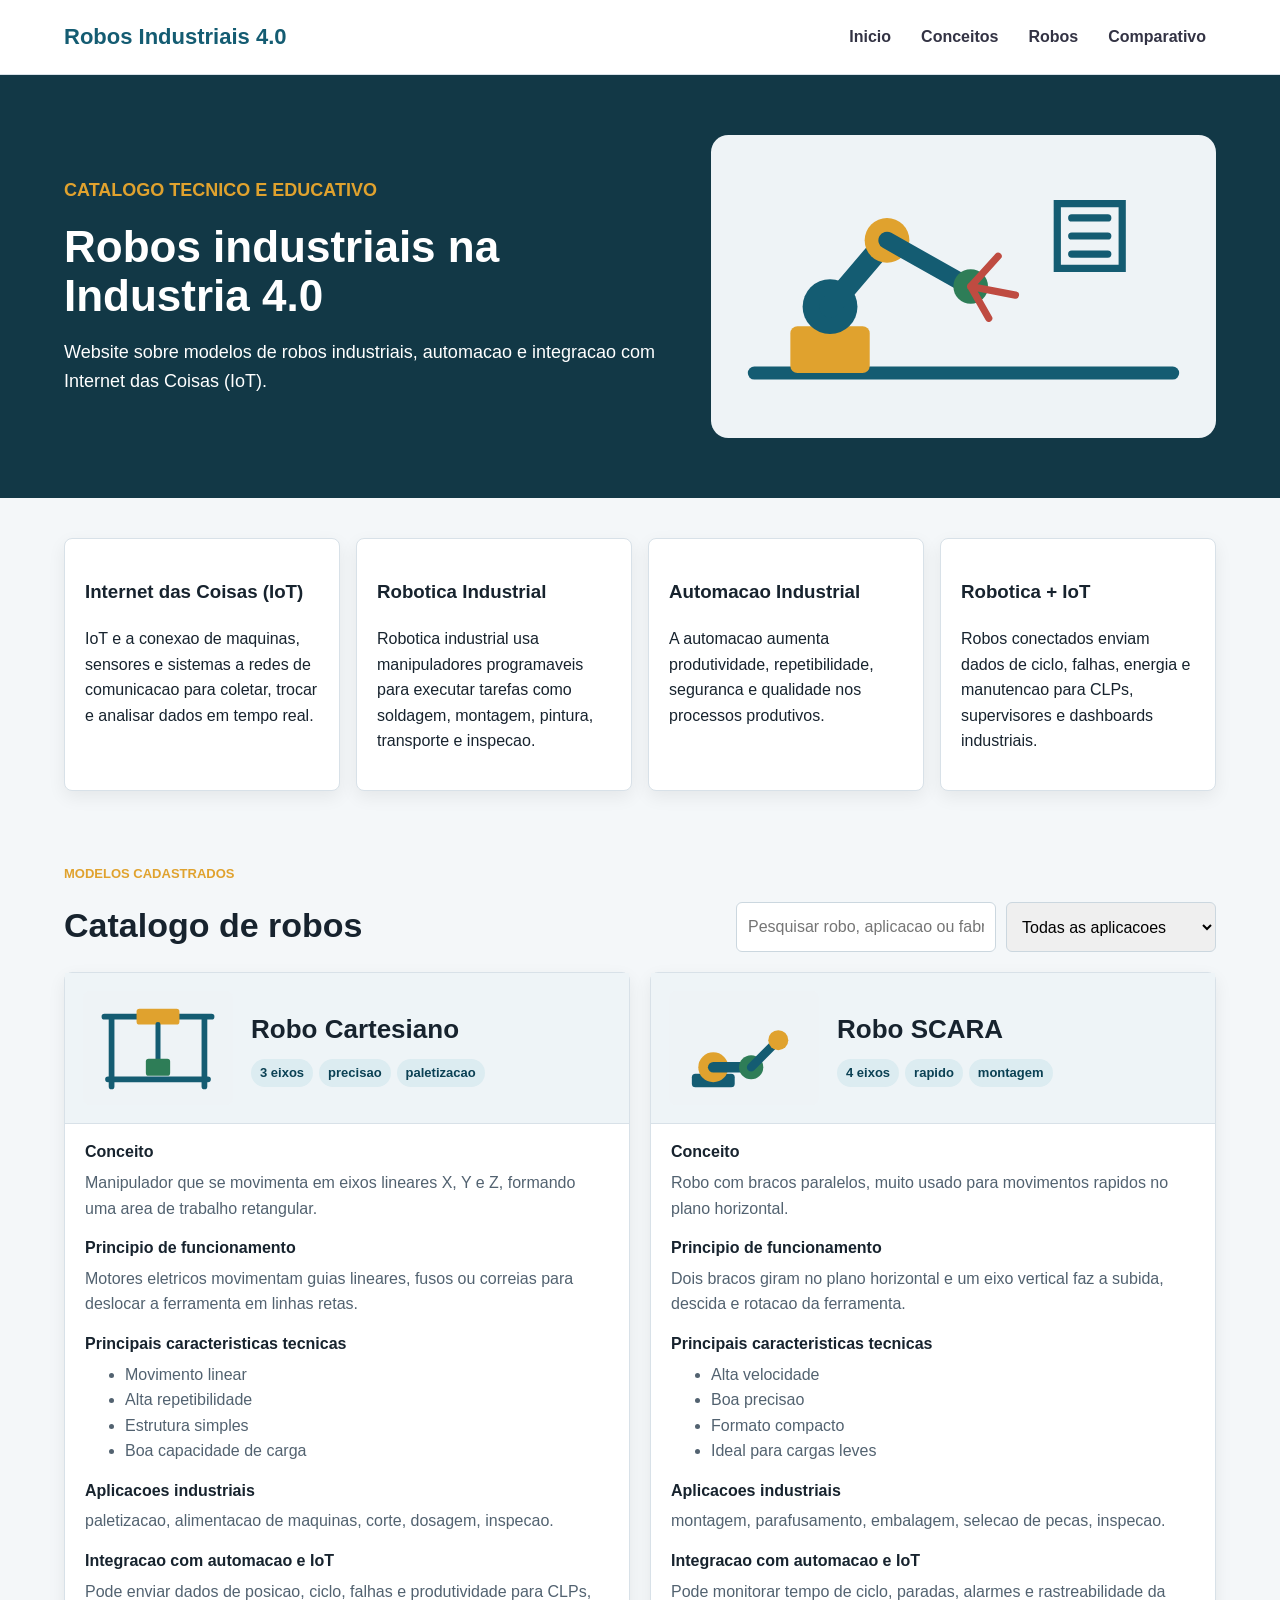
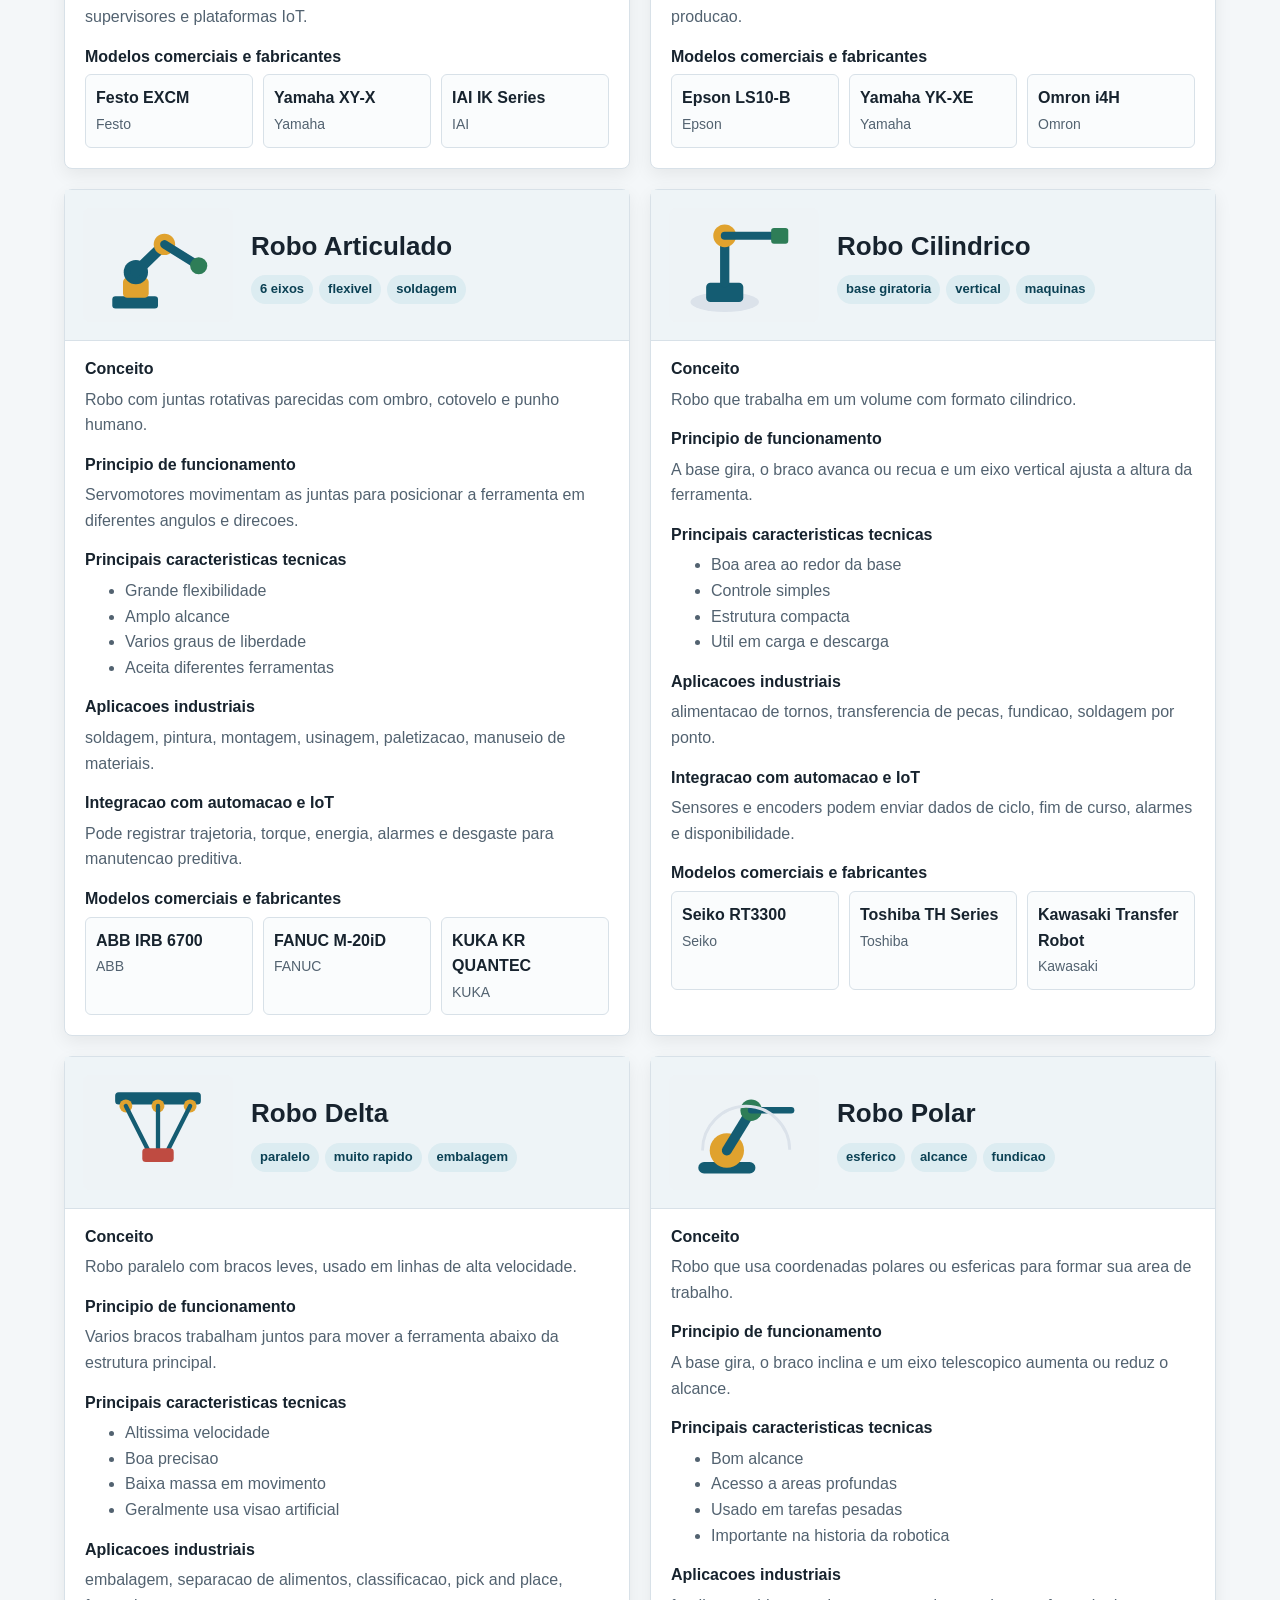
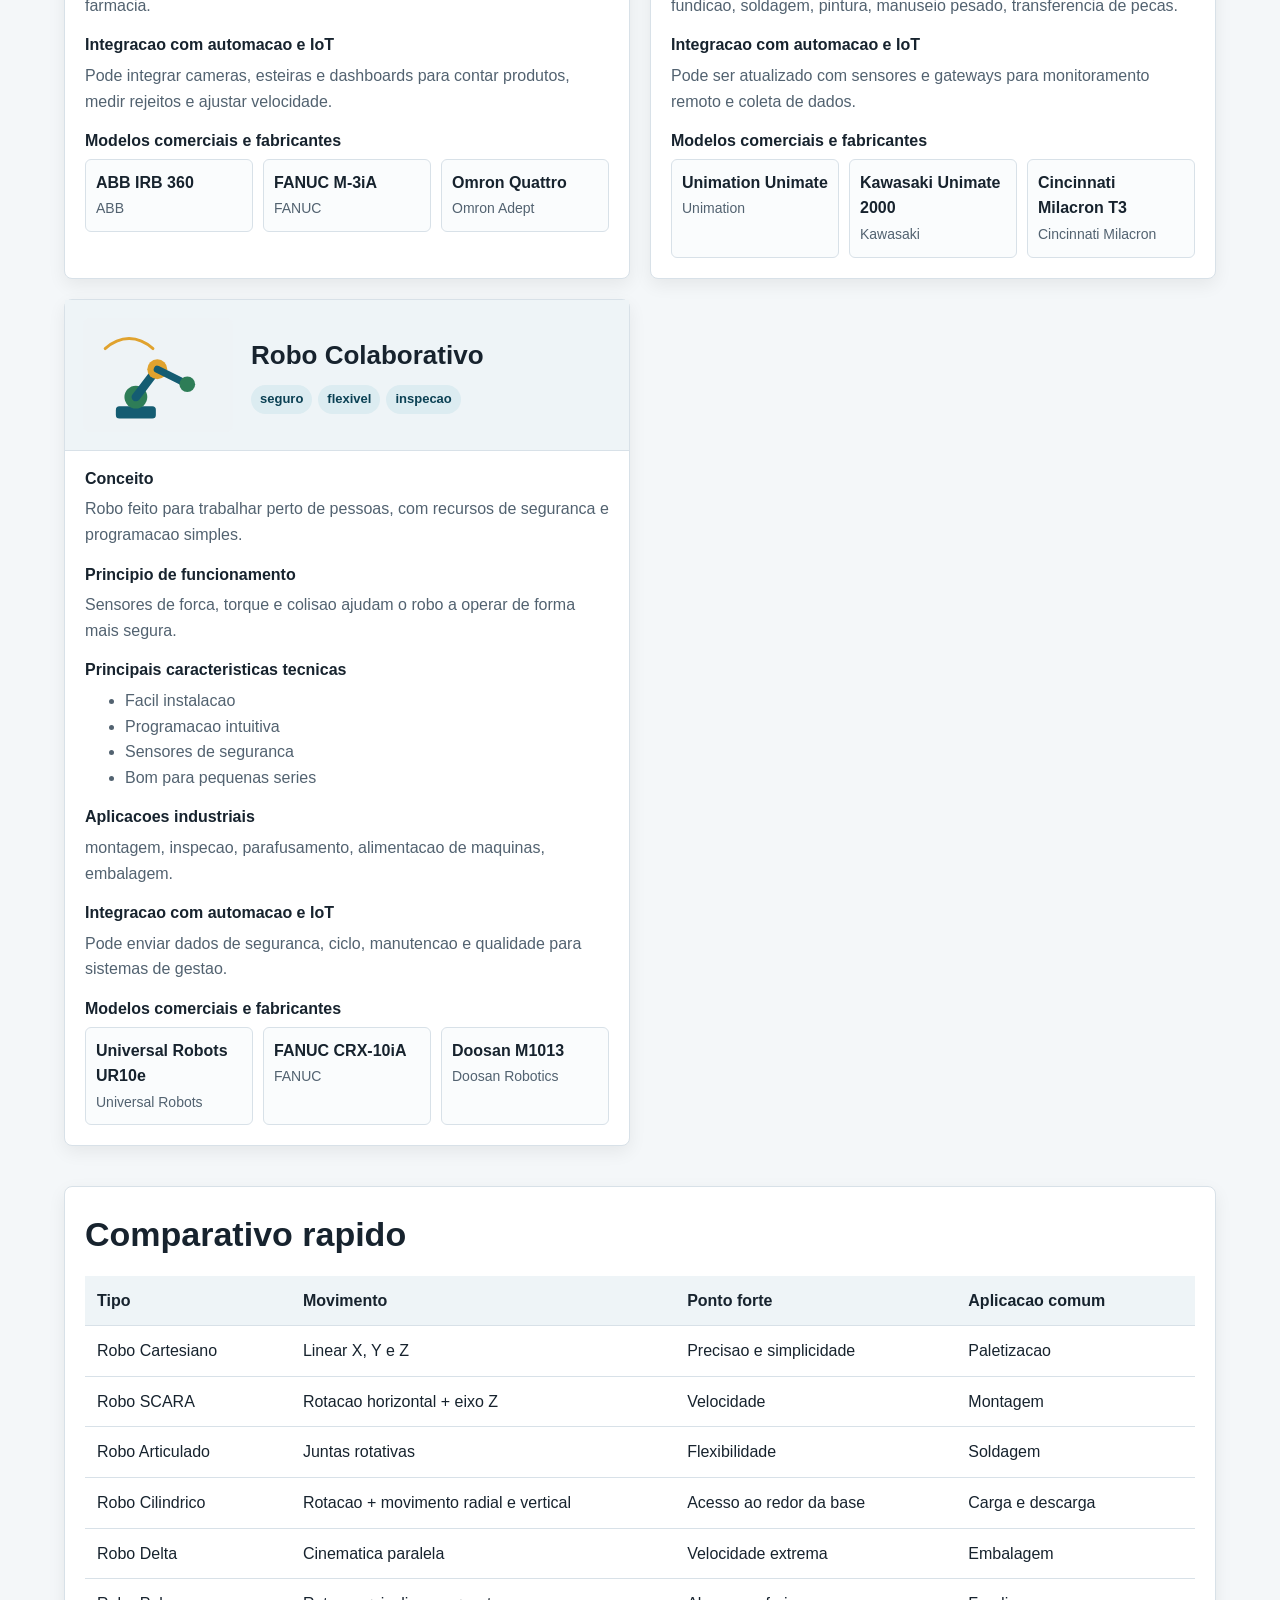
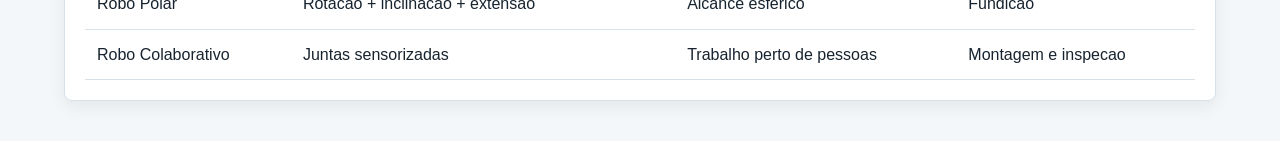
==== index.html @ c052ac98 "aaaaa" ====
<!DOCTYPE html>
<html lang="pt-BR">
<head>
  <meta charset="UTF-8">
  <meta name="viewport" content="width=device-width, initial-scale=1.0">
  <title>Robos Industriais e IoT</title>
  <link rel="stylesheet" href="styles.css">
</head>
<body>
  <header class="cabecalho">
    <h1>Robos Industriais 4.0</h1>
    <button id="botaoMenu">Menu</button>
    <nav id="menu">
      <a href="#inicio">Inicio</a>
      <a href="#conceitos">Conceitos</a>
      <a href="#catalogo">Robos</a>
      <a href="#comparativo">Comparativo</a>
    </nav>
  </header>

  <main id="inicio">
    <section class="hero">
      <div>
        <p class="destaque">Catalogo tecnico e educativo</p>
        <h2>Robos industriais na Industria 4.0</h2>
        <p>Website sobre modelos de robos industriais, automacao e integracao com Internet das Coisas (IoT).</p>
      </div>
      <img src="assets/img/industria.svg" alt="Ilustracao de robotica industrial">
    </section>

    <section class="conceitos" id="conceitos">
      <article>
        <h3>Internet das Coisas (IoT)</h3>
        <p>IoT e a conexao de maquinas, sensores e sistemas a redes de comunicacao para coletar, trocar e analisar dados em tempo real.</p>
      </article>
      <article>
        <h3>Robotica Industrial</h3>
        <p>Robotica industrial usa manipuladores programaveis para executar tarefas como soldagem, montagem, pintura, transporte e inspecao.</p>
      </article>
      <article>
        <h3>Automacao Industrial</h3>
        <p>A automacao aumenta produtividade, repetibilidade, seguranca e qualidade nos processos produtivos.</p>
      </article>
      <article>
        <h3>Robotica + IoT</h3>
        <p>Robos conectados enviam dados de ciclo, falhas, energia e manutencao para CLPs, supervisores e dashboards industriais.</p>
      </article>
    </section>

    <section class="area-filtros" id="catalogo">
      <div>
        <p class="destaque">Modelos cadastrados</p>
        <h2>Catalogo de robos</h2>
      </div>
      <div class="filtros">
        <input id="campoPesquisa" type="text" placeholder="Pesquisar robo, aplicacao ou fabricante">
        <select id="campoFiltro">
          <option value="todos">Todas as aplicacoes</option>
          <option value="montagem">Montagem</option>
          <option value="soldagem">Soldagem</option>
          <option value="paletizacao">Paletizacao</option>
          <option value="embalagem">Embalagem</option>
          <option value="inspecao">Inspecao</option>
        </select>
      </div>
    </section>

    <section id="listaRobos" class="lista-robos"></section>

    <section class="comparativo" id="comparativo">
      <h2>Comparativo rapido</h2>
      <table>
        <thead>
          <tr><th>Tipo</th><th>Movimento</th><th>Ponto forte</th><th>Aplicacao comum</th></tr>
        </thead>
        <tbody id="tabelaComparativo"></tbody>
      </table>
    </section>
  </main>

  <button id="voltarTopo" class="voltar-topo">Topo</button>
  <script src="script.js"></script>
</body>
</html>
---- styles.css ----
* {
    box-sizing: border-box
}

html {
    scroll-behavior: smooth
}

body {
    margin: 0;
    font-family: Arial, Helvetica, sans-serif;
    background: #f4f7f9;
    color: #17232e;
    line-height: 1.6
}

.cabecalho {
    position: sticky;
    top: 0;
    z-index: 10;
    display: flex;
    align-items: center;
    justify-content: space-between;
    gap: 16px;
    padding: 16px 5%;
    background: #fff;
    border-bottom: 1px solid #d8e1e8
}

.cabecalho h1 {
    margin: 0;
    font-size: 22px;
    color: #145c72
}

nav {
    display: flex;
    gap: 10px
}

nav a {
    padding: 8px 10px;
    border-radius: 6px;
    color: #334;
    text-decoration: none;
    font-weight: bold
}

nav a:hover {
    background: #e8f1f4
}

button {
    border: 0;
    border-radius: 6px;
    padding: 10px 14px;
    background: #145c72;
    color: white;
    cursor: pointer
}

#botaoMenu {
    display: none
}

.hero {
    display: grid;
    grid-template-columns: 1.1fr .9fr;
    gap: 30px;
    align-items: center;
    padding: 60px 5%;
    background: #123846;
    color: white
}

.hero h2 {
    font-size: 44px;
    line-height: 1.1;
    margin: 0 0 16px
}

.hero p {
    font-size: 18px
}

.hero img {
    width: 100%;
    max-height: 360px
}

.destaque {
    color: #e0a22e;
    text-transform: uppercase;
    font-weight: bold;
    font-size: 13px
}

.conceitos,
.area-filtros,
.lista-robos,
.comparativo {
    width: min(1180px, 90%);
    margin: auto
}

.conceitos {
    display: grid;
    grid-template-columns: repeat(4, 1fr);
    gap: 16px;
    padding: 40px 0
}

.conceitos article,
.card-robo,
.comparativo {
    background: white;
    border: 1px solid #d8e1e8;
    border-radius: 8px;
    padding: 20px;
    box-shadow: 0 6px 18px #0001
}

.area-filtros {
    display: flex;
    justify-content: space-between;
    align-items: end;
    gap: 20px;
    padding: 20px 0
}

.area-filtros h2,
.comparativo h2 {
    margin: 0;
    font-size: 34px
}

.filtros {
    display: grid;
    grid-template-columns: 260px 210px;
    gap: 10px
}

input,
select {
    width: 100%;
    padding: 11px;
    border: 1px solid #cbd7df;
    border-radius: 6px;
    font: inherit
}

.lista-robos {
    display: grid;
    grid-template-columns: repeat(2, 1fr);
    gap: 20px;
    padding-bottom: 40px
}

.topo-card {
    display: grid;
    grid-template-columns: 150px 1fr;
    gap: 18px;
    align-items: center;
    margin: -20px -20px 15px;
    padding: 18px;
    background: #eef4f7;
    border-bottom: 1px solid #d8e1e8
}

.topo-card img {
    width: 100%
}

.topo-card h3 {
    margin: 0;
    font-size: 26px
}

.etiquetas {
    display: flex;
    flex-wrap: wrap;
    gap: 6px;
    margin-top: 8px
}

.etiqueta {
    background: #dcecf1;
    color: #0b4154;
    border-radius: 20px;
    padding: 4px 9px;
    font-size: 13px;
    font-weight: bold
}

.bloco {
    margin-top: 14px
}

.bloco h4 {
    margin: 0 0 5px;
    color: #17232e
}

.bloco p,
.bloco ul {
    margin: 0;
    color: #526270
}

.modelos {
    display: grid;
    grid-template-columns: repeat(3, 1fr);
    gap: 10px
}

.modelo {
    border: 1px solid #d8e1e8;
    border-radius: 6px;
    padding: 10px;
    background: #fafcfd
}

.modelo strong {
    display: block
}

.modelo span {
    color: #526270;
    font-size: 14px
}

table {
    width: 100%;
    border-collapse: collapse;
    margin-top: 14px
}

th,
td {
    border-bottom: 1px solid #d8e1e8;
    padding: 12px;
    text-align: left
}

th {
    background: #eef4f7
}

.comparativo {
    margin-bottom: 40px;
    overflow: auto
}

.voltar-topo {
    display: none;
    position: fixed;
    right: 18px;
    bottom: 18px
}

.voltar-topo.aparecer {
    display: block
}

.mensagem {
    grid-column: 1/-1;
    background: white;
    border: 1px dashed #cbd7df;
    border-radius: 8px;
    padding: 25px;
    text-align: center;
    color: #526270
}

@media(max-width:900px) {

    .hero,
    .lista-robos {
        grid-template-columns: 1fr
    }

    .conceitos {
        grid-template-columns: repeat(2, 1fr)
    }
}

@media(max-width:650px) {
    #botaoMenu {
        display: block
    }

    nav {
        display: none;
        position: absolute;
        top: 65px;
        left: 5%;
        right: 5%;
        flex-direction: column;
        background: white;
        border: 1px solid #d8e1e8;
        border-radius: 8px;
        padding: 10px
    }

    nav.aberto {
        display: flex
    }

    .hero h2 {
        font-size: 34px
    }

    .conceitos,
    .topo-card,
    .modelos,
    .filtros {
        grid-template-columns: 1fr
    }

    .area-filtros {
        flex-direction: column;
        align-items: stretch
    }
}
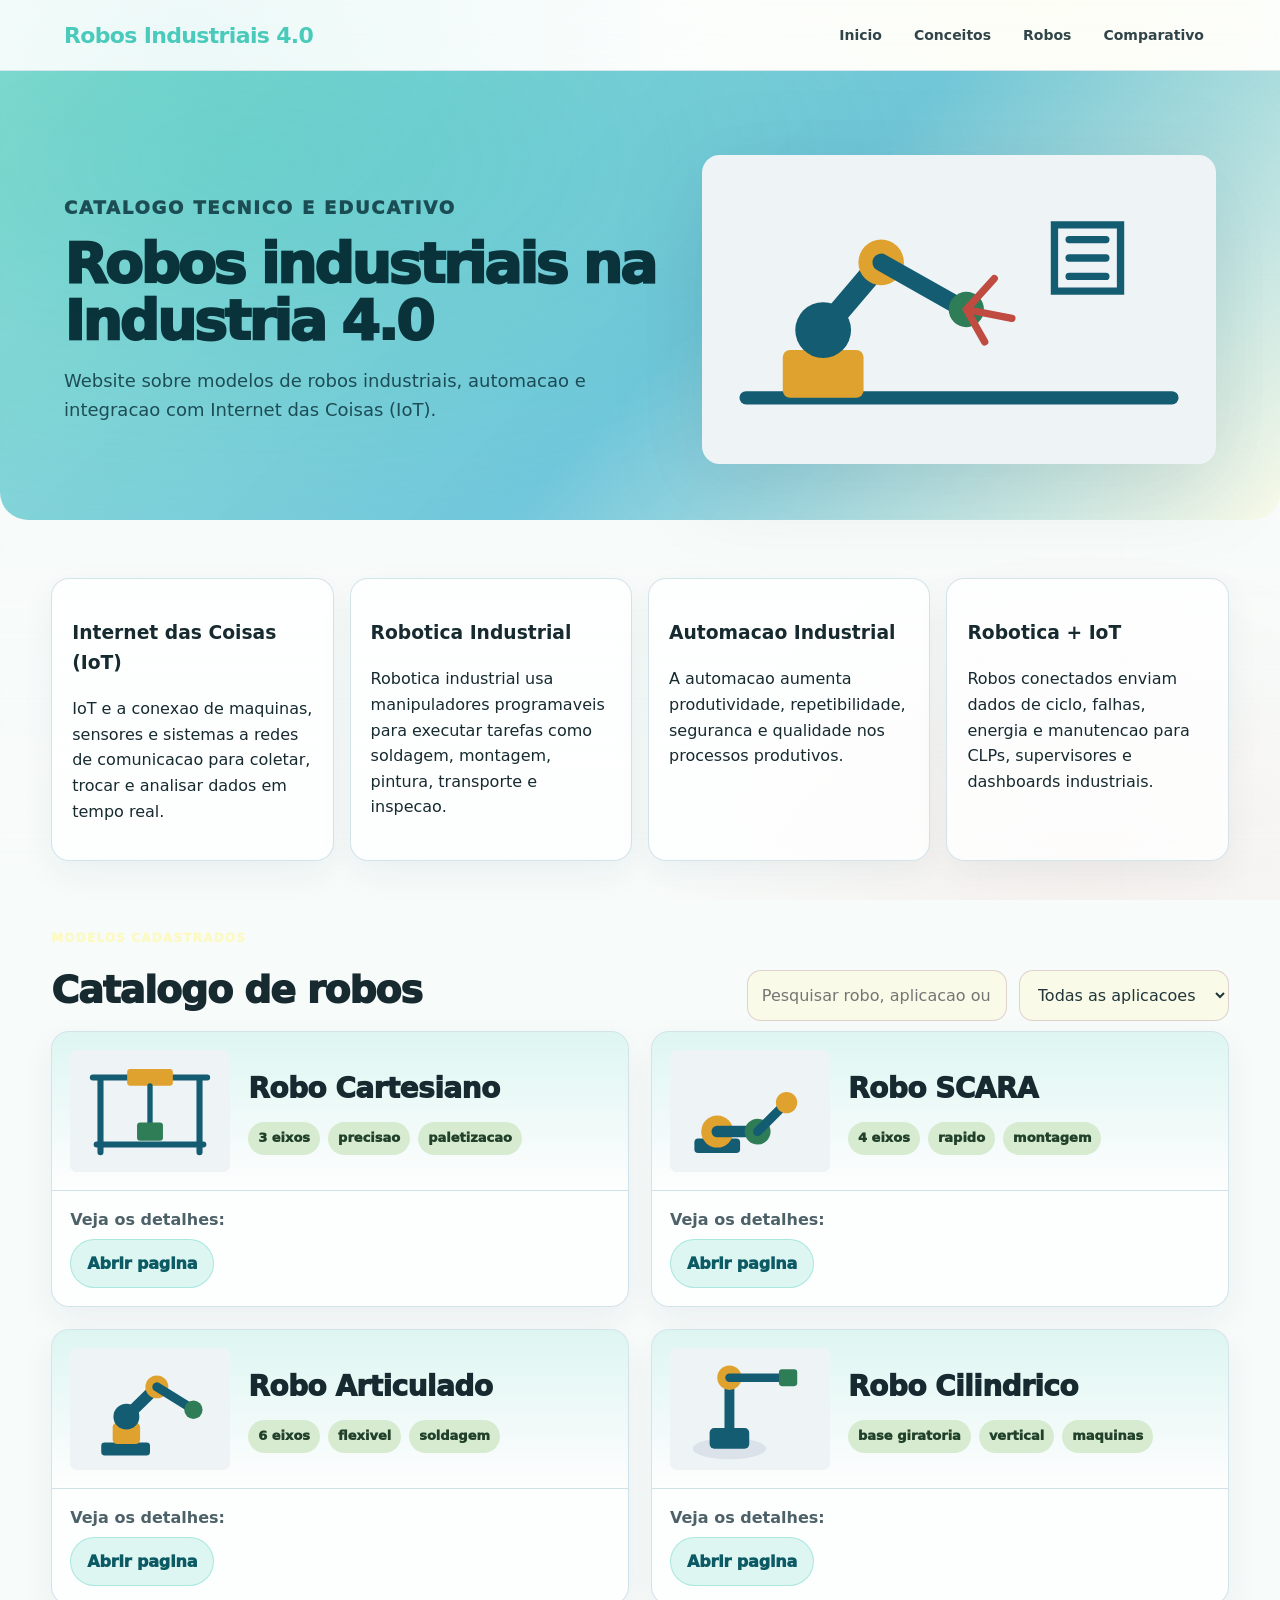
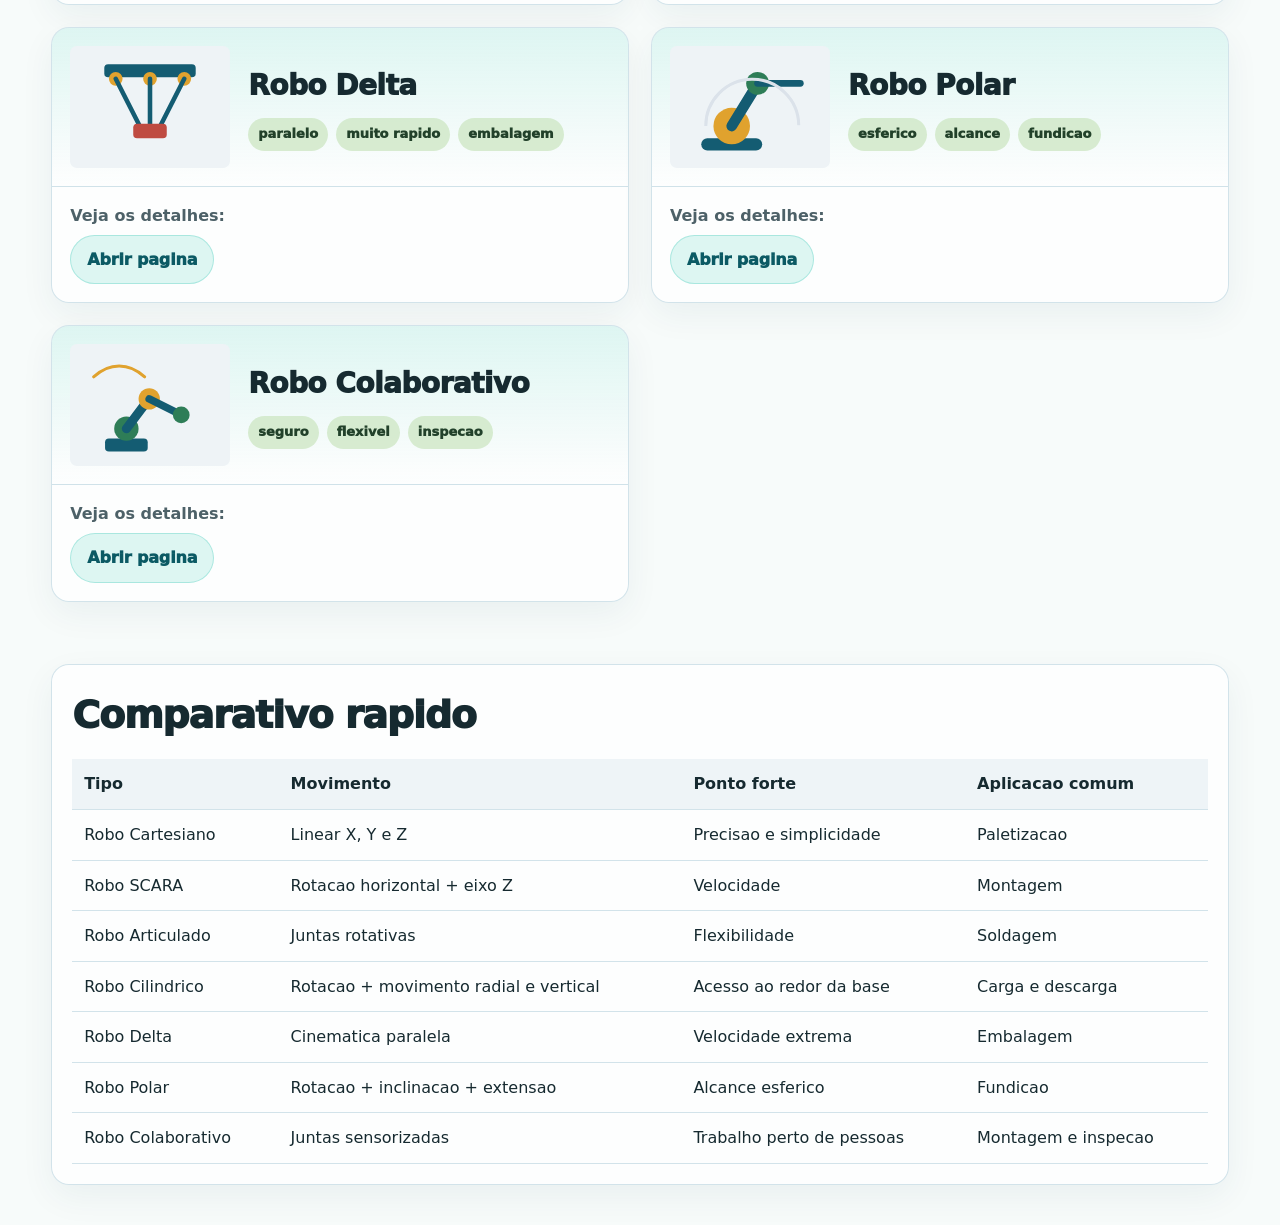
==== commit 26216600: "Arrumando estilo" ====
--- a/index.html
+++ b/index.html
@@ -52,8 +52,9 @@
         <p class="destaque">Modelos cadastrados</p>
         <h2>Catalogo de robos</h2>
       </div>
+
       <div class="filtros">
-        <input id="campoPesquisa" type="text" placeholder="Pesquisar robo, aplicacao ou fabricante">
+        <input id="campoPesquisa" type="text" placeholder="Pesquisar robo, aplicacao ou fabricante" />
         <select id="campoFiltro">
           <option value="todos">Todas as aplicacoes</option>
           <option value="montagem">Montagem</option>
@@ -63,17 +64,157 @@
           <option value="inspecao">Inspecao</option>
         </select>
       </div>
-    </section>
-
-    <section id="listaRobos" class="lista-robos"></section>
+
+    </section>
+
+    <section class="lista-robos" id="listaRobos">
+      <article class="card-robo">
+        <div class="topo-card">
+          <img src="assets/img/cartesiano.svg" alt="Imagem do Robo Cartesiano">
+          <div>
+            <h3>Robo Cartesiano</h3>
+            <div class="etiquetas">
+              <span class="etiqueta">3 eixos</span>
+              <span class="etiqueta">precisao</span>
+              <span class="etiqueta">paletizacao</span>
+            </div>
+          </div>
+        </div>
+        <div class="bloco">
+          <p><strong>Veja os detalhes:</strong></p>
+          <a class="botao-sec" href="robos/cartesiano.html">Abrir pagina</a>
+        </div>
+      </article>
+
+      <article class="card-robo">
+        <div class="topo-card">
+          <img src="assets/img/scara.svg" alt="Imagem do Robo SCARA">
+          <div>
+            <h3>Robo SCARA</h3>
+            <div class="etiquetas">
+              <span class="etiqueta">4 eixos</span>
+              <span class="etiqueta">rapido</span>
+              <span class="etiqueta">montagem</span>
+            </div>
+          </div>
+        </div>
+        <div class="bloco">
+          <p><strong>Veja os detalhes:</strong></p>
+          <a class="botao-sec" href="robos/scara.html">Abrir pagina</a>
+        </div>
+      </article>
+
+      <article class="card-robo">
+        <div class="topo-card">
+          <img src="assets/img/articulado.svg" alt="Imagem do Robo Articulado">
+          <div>
+            <h3>Robo Articulado</h3>
+            <div class="etiquetas">
+              <span class="etiqueta">6 eixos</span>
+              <span class="etiqueta">flexivel</span>
+              <span class="etiqueta">soldagem</span>
+            </div>
+          </div>
+        </div>
+        <div class="bloco">
+          <p><strong>Veja os detalhes:</strong></p>
+          <a class="botao-sec" href="robos/articulado.html">Abrir pagina</a>
+        </div>
+      </article>
+
+      <article class="card-robo">
+        <div class="topo-card">
+          <img src="assets/img/cilindrico.svg" alt="Imagem do Robo Cilindrico">
+          <div>
+            <h3>Robo Cilindrico</h3>
+            <div class="etiquetas">
+              <span class="etiqueta">base giratoria</span>
+              <span class="etiqueta">vertical</span>
+              <span class="etiqueta">maquinas</span>
+            </div>
+          </div>
+        </div>
+        <div class="bloco">
+          <p><strong>Veja os detalhes:</strong></p>
+          <a class="botao-sec" href="robos/cilindrico.html">Abrir pagina</a>
+        </div>
+      </article>
+
+      <article class="card-robo">
+        <div class="topo-card">
+          <img src="assets/img/delta.svg" alt="Imagem do Robo Delta">
+          <div>
+            <h3>Robo Delta</h3>
+            <div class="etiquetas">
+              <span class="etiqueta">paralelo</span>
+              <span class="etiqueta">muito rapido</span>
+              <span class="etiqueta">embalagem</span>
+            </div>
+          </div>
+        </div>
+        <div class="bloco">
+          <p><strong>Veja os detalhes:</strong></p>
+          <a class="botao-sec" href="robos/delta.html">Abrir pagina</a>
+        </div>
+      </article>
+
+      <article class="card-robo">
+        <div class="topo-card">
+          <img src="assets/img/polar.svg" alt="Imagem do Robo Polar">
+          <div>
+            <h3>Robo Polar</h3>
+            <div class="etiquetas">
+              <span class="etiqueta">esferico</span>
+              <span class="etiqueta">alcance</span>
+              <span class="etiqueta">fundicao</span>
+            </div>
+          </div>
+        </div>
+        <div class="bloco">
+          <p><strong>Veja os detalhes:</strong></p>
+          <a class="botao-sec" href="robos/polar.html">Abrir pagina</a>
+        </div>
+      </article>
+
+      <article class="card-robo">
+        <div class="topo-card">
+          <img src="assets/img/cobot.svg" alt="Imagem do Robo Colaborativo">
+          <div>
+            <h3>Robo Colaborativo</h3>
+            <div class="etiquetas">
+              <span class="etiqueta">seguro</span>
+              <span class="etiqueta">flexivel</span>
+              <span class="etiqueta">inspecao</span>
+            </div>
+          </div>
+        </div>
+        <div class="bloco">
+          <p><strong>Veja os detalhes:</strong></p>
+          <a class="botao-sec" href="robos/cobot.html">Abrir pagina</a>
+        </div>
+      </article>
+    </section>
 
     <section class="comparativo" id="comparativo">
       <h2>Comparativo rapido</h2>
       <table>
         <thead>
-          <tr><th>Tipo</th><th>Movimento</th><th>Ponto forte</th><th>Aplicacao comum</th></tr>
+          <tr>
+            <th>Tipo</th>
+            <th>Movimento</th>
+            <th>Ponto forte</th>
+            <th>Aplicacao comum</th>
+          </tr>
         </thead>
-        <tbody id="tabelaComparativo"></tbody>
+        <tbody>
+          <tr><td>Robo Cartesiano</td><td>Linear X, Y e Z</td><td>Precisao e simplicidade</td><td>Paletizacao</td></tr>
+          <tr><td>Robo SCARA</td><td>Rotacao horizontal + eixo Z</td><td>Velocidade</td><td>Montagem</td></tr>
+          <tr><td>Robo Articulado</td><td>Juntas rotativas</td><td>Flexibilidade</td><td>Soldagem</td></tr>
+          <tr><td>Robo Cilindrico</td><td>Rotacao + movimento radial e vertical</td><td>Acesso ao redor da base</td><td>Carga e descarga</td></tr>
+          <tr><td>Robo Delta</td><td>Cinematica paralela</td><td>Velocidade extrema</td><td>Embalagem</td></tr>
+          <tr><td>Robo Polar</td><td>Rotacao + inclinacao + extensao</td><td>Alcance esferico</td><td>Fundicao</td></tr>
+          <tr><td>Robo Colaborativo</td><td>Juntas sensorizadas</td><td>Trabalho perto de pessoas</td><td>Montagem e inspecao</td></tr>
+        </tbody>
       </table>
     </section>
   </main>
@@ -81,4 +222,5 @@
   <button id="voltarTopo" class="voltar-topo">Topo</button>
   <script src="script.js"></script>
 </body>
-</html>+</html>
+
--- a/styles.css
+++ b/styles.css
@@ -1,324 +1,583 @@
+/*
+  Visual inspirado no site de referência (premium/fluido), mantendo o seu HTML/JS.
+  Foco: fonte/tamanhos do hero, cor/overlay do fundo, header/nav, cards/sombras,
+  botões/link/underline, espaçamento e borda/raio.
+*/
+
 * {
-    box-sizing: border-box
+  box-sizing: border-box;
 }
 
 html {
-    scroll-behavior: smooth
+  scroll-behavior: smooth;
+}
+
+:root {
+  --color1: #4acabb;
+  --color2: #cbe5c0;
+  --color3: #fcf9c2;
+  --color4: #edc5bd;
+  --color5: #84407b;
+
+  --bg: #f7fbfa;
+  --text: #162a30;
+  --muted: #4d6168;
+  --border: rgba(208, 226, 233, 0.95);
+  --card: rgba(255, 255, 255, 0.78);
+
+  --shadow-sm: 0 12px 34px rgba(10, 70, 80, 0.10);
+  --shadow-md: 0 22px 70px rgba(10, 70, 80, 0.14);
+
+  --radius-md: 18px;
+
+  --container: min(1180px, 92%);
+
+  --ring: rgba(74, 202, 187, 0.42);
+  --transition: 220ms cubic-bezier(0.2, 0.8, 0.2, 1);
 }
 
 body {
-    margin: 0;
-    font-family: Arial, Helvetica, sans-serif;
-    background: #f4f7f9;
-    color: #17232e;
-    line-height: 1.6
-}
-
+  margin: 0;
+  font-family: ui-sans-serif, system-ui, -apple-system, "Segoe UI", Roboto, Arial, Helvetica, sans-serif;
+  background: var(--bg);
+  color: var(--text);
+  line-height: 1.6;
+}
+
+body::before {
+  content: "";
+  position: fixed;
+  inset: 0;
+  pointer-events: none;
+  z-index: -1;
+
+  background:
+    radial-gradient(900px 520px at 15% 5%, rgba(74, 202, 187, 0.25), transparent 60%),
+    radial-gradient(680px 420px at 82% 0%, rgba(252, 249, 194, 0.35), transparent 62%),
+    radial-gradient(720px 520px at 85% 95%, rgba(237, 197, 189, 0.20), transparent 60%),
+    linear-gradient(180deg, rgba(247, 251, 250, 0.4) 0%, rgba(247, 251, 250, 1) 100%);
+}
+
+body::after {
+  content: "";
+  position: fixed;
+  inset: 0;
+  pointer-events: none;
+  z-index: -1;
+
+  background-image:
+    linear-gradient(90deg, rgba(31, 47, 53, 0.028) 1px, transparent 1px),
+    linear-gradient(0deg, rgba(31, 47, 53, 0.028) 1px, transparent 1px);
+
+  background-size: 140px 140px;
+  opacity: 0.18;
+}
+
+a {
+  color: inherit;
+}
+
+/* Header / Nav */
 .cabecalho {
-    position: sticky;
-    top: 0;
-    z-index: 10;
-    display: flex;
-    align-items: center;
-    justify-content: space-between;
-    gap: 16px;
-    padding: 16px 5%;
-    background: #fff;
-    border-bottom: 1px solid #d8e1e8
+  position: sticky;
+  top: 0;
+  z-index: 10;
+
+  display: flex;
+  align-items: center;
+  justify-content: space-between;
+  gap: 16px;
+
+  padding: 14px 5%;
+
+  background: rgba(255, 255, 255, 0.62);
+  backdrop-filter: blur(14px);
+  border-bottom: 1px solid rgba(208, 226, 233, 0.85);
 }
 
 .cabecalho h1 {
-    margin: 0;
-    font-size: 22px;
-    color: #145c72
+  margin: 0;
+  font-size: 22px;
+  letter-spacing: -0.03em;
+  color: var(--color1);
+  font-weight: 900;
 }
 
 nav {
-    display: flex;
-    gap: 10px
+  display: flex;
+  gap: 8px;
 }
 
 nav a {
-    padding: 8px 10px;
-    border-radius: 6px;
-    color: #334;
-    text-decoration: none;
-    font-weight: bold
+  padding: 10px 12px;
+  border-radius: 999px;
+  color: rgba(21, 42, 48, 0.88);
+  text-decoration: none;
+  font-weight: 850;
+  font-size: 14px;
+  transition: background var(--transition), transform var(--transition), box-shadow var(--transition);
 }
 
 nav a:hover {
-    background: #e8f1f4
+  background: rgba(74, 202, 187, 0.12);
+  transform: translateY(-1px);
+  box-shadow: 0 10px 24px rgba(74, 202, 187, 0.14);
+}
+
+nav a:focus-visible {
+  outline: 3px solid var(--ring);
+  outline-offset: 2px;
 }
 
 button {
-    border: 0;
-    border-radius: 6px;
-    padding: 10px 14px;
-    background: #145c72;
-    color: white;
-    cursor: pointer
+  border: 0;
+  border-radius: 999px;
+  padding: 10px 14px;
+  background: var(--color1);
+  color: #07333a;
+  cursor: pointer;
+  font-weight: 950;
+  transition: transform var(--transition), box-shadow var(--transition), filter var(--transition);
+}
+
+button:hover {
+  transform: translateY(-1px);
+  box-shadow: 0 18px 40px rgba(74, 202, 187, 0.22);
+  filter: saturate(1.05);
+}
+
+button:focus-visible {
+  outline: 3px solid var(--ring);
+  outline-offset: 2px;
 }
 
 #botaoMenu {
-    display: none
-}
-
+  display: none;
+}
+
+/* HERO */
 .hero {
-    display: grid;
-    grid-template-columns: 1.1fr .9fr;
-    gap: 30px;
-    align-items: center;
-    padding: 60px 5%;
-    background: #123846;
-    color: white
+  display: grid;
+  grid-template-columns: 1.08fr 0.92fr;
+  gap: 34px;
+  align-items: center;
+
+  padding: 84px 5% 56px;
+
+  background:
+    radial-gradient(1200px 600px at 20% 20%, rgba(74, 202, 187, 0.30), transparent 60%),
+    linear-gradient(135deg, rgba(74, 202, 187, 0.60) 0%, rgba(30, 166, 200, 0.62) 55%, rgba(253, 249, 194, 0.30) 100%);
+
+  color: rgba(8, 48, 56, 0.98);
+
+  border-bottom-left-radius: 28px;
+  border-bottom-right-radius: 28px;
 }
 
 .hero h2 {
-    font-size: 44px;
-    line-height: 1.1;
-    margin: 0 0 16px
+  font-size: 56px;
+  line-height: 1.02;
+  margin: 0 0 18px;
+  letter-spacing: -0.05em;
+  font-weight: 950;
 }
 
 .hero p {
-    font-size: 18px
+  font-size: 18px;
+  max-width: 56ch;
+  color: rgba(8, 48, 56, 0.82);
 }
 
 .hero img {
-    width: 100%;
-    max-height: 360px
+  width: 100%;
+  max-height: 400px;
+  filter: drop-shadow(0 20px 44px rgba(0, 0, 0, 0.10));
 }
 
 .destaque {
-    color: #e0a22e;
-    text-transform: uppercase;
-    font-weight: bold;
-    font-size: 13px
-}
-
+  color: rgba(252, 249, 194, 1);
+  text-transform: uppercase;
+  font-weight: 1000;
+  letter-spacing: 0.10em;
+  font-size: 12px;
+  margin-bottom: 12px;
+}
+
+/* Containers */
 .conceitos,
 .area-filtros,
 .lista-robos,
 .comparativo {
-    width: min(1180px, 90%);
-    margin: auto
-}
-
+  width: var(--container);
+  margin: auto;
+}
+
+/* Cards */
 .conceitos {
-    display: grid;
-    grid-template-columns: repeat(4, 1fr);
-    gap: 16px;
-    padding: 40px 0
+  display: grid;
+  grid-template-columns: repeat(4, 1fr);
+  gap: 16px;
+  padding: 58px 0 26px;
 }
 
 .conceitos article,
 .card-robo,
 .comparativo {
-    background: white;
-    border: 1px solid #d8e1e8;
-    border-radius: 8px;
-    padding: 20px;
-    box-shadow: 0 6px 18px #0001
+  background: var(--card);
+  border: 1px solid rgba(208, 226, 233, 0.95);
+  border-radius: var(--radius-md);
+  padding: 20px;
+  box-shadow: 0 12px 34px rgba(10, 70, 80, 0.06);
+  transition: transform var(--transition), box-shadow var(--transition), border-color var(--transition);
+}
+
+.conceitos article:hover {
+  transform: translateY(-5px);
+  box-shadow: var(--shadow-sm);
+  border-color: rgba(74, 202, 187, 0.55);
 }
 
 .area-filtros {
-    display: flex;
-    justify-content: space-between;
-    align-items: end;
-    gap: 20px;
-    padding: 20px 0
+  display: flex;
+  justify-content: space-between;
+  align-items: end;
+  gap: 20px;
+  padding: 30px 0 10px;
 }
 
 .area-filtros h2,
 .comparativo h2 {
-    margin: 0;
-    font-size: 34px
+  margin: 0;
+  font-size: 38px;
+  letter-spacing: -0.03em;
+  font-weight: 950;
 }
 
 .filtros {
-    display: grid;
-    grid-template-columns: 260px 210px;
-    gap: 10px
+  display: grid;
+  grid-template-columns: 260px 210px;
+  gap: 12px;
 }
 
 input,
 select {
-    width: 100%;
-    padding: 11px;
-    border: 1px solid #cbd7df;
-    border-radius: 6px;
-    font: inherit
+  width: 100%;
+  padding: 12px 14px;
+  border: 1px solid rgba(132, 64, 123, 0.22);
+  border-radius: 14px;
+  font: inherit;
+  background: rgba(252, 249, 194, 0.35);
+  color: rgba(21, 42, 48, 0.95);
+  transition: box-shadow var(--transition), border-color var(--transition), background var(--transition);
+}
+
+input:focus-visible,
+select:focus-visible {
+  outline: 3px solid var(--ring);
+  outline-offset: 2px;
 }
 
 .lista-robos {
-    display: grid;
-    grid-template-columns: repeat(2, 1fr);
-    gap: 20px;
-    padding-bottom: 40px
+  display: grid;
+  grid-template-columns: repeat(2, 1fr);
+  gap: 22px;
+  padding-bottom: 62px;
+}
+
+.card-robo {
+  padding: 0;
+  overflow: hidden;
+}
+
+.card-robo:hover {
+  transform: translateY(-6px);
+  box-shadow: var(--shadow-md);
+  border-color: rgba(74, 202, 187, 0.55);
 }
 
 .topo-card {
-    display: grid;
-    grid-template-columns: 150px 1fr;
-    gap: 18px;
-    align-items: center;
-    margin: -20px -20px 15px;
-    padding: 18px;
-    background: #eef4f7;
-    border-bottom: 1px solid #d8e1e8
+  display: grid;
+  grid-template-columns: 160px 1fr;
+  gap: 18px;
+  align-items: center;
+
+  margin: 0;
+  padding: 18px;
+
+  background: linear-gradient(180deg, rgba(74, 202, 187, 0.18), rgba(255, 255, 255, 0));
+  border-bottom: 1px solid rgba(208, 226, 233, 0.95);
 }
 
 .topo-card img {
-    width: 100%
+  width: 100%;
 }
 
 .topo-card h3 {
-    margin: 0;
-    font-size: 26px
+  margin: 0;
+  font-size: 28px;
+  letter-spacing: -0.02em;
+  font-weight: 950;
 }
 
 .etiquetas {
-    display: flex;
-    flex-wrap: wrap;
-    gap: 6px;
-    margin-top: 8px
+  display: flex;
+  flex-wrap: wrap;
+  gap: 8px;
+  margin-top: 10px;
 }
 
 .etiqueta {
-    background: #dcecf1;
-    color: #0b4154;
-    border-radius: 20px;
-    padding: 4px 9px;
-    font-size: 13px;
-    font-weight: bold
+  background: rgba(203, 229, 192, 0.72);
+  color: #22412a;
+  border-radius: 999px;
+  padding: 6px 10px;
+  font-size: 13px;
+  font-weight: 950;
 }
 
 .bloco {
-    margin-top: 14px
+  padding: 16px 18px 18px;
 }
 
 .bloco h4 {
-    margin: 0 0 5px;
-    color: #17232e
+  margin: 0 0 8px;
+  color: var(--color5);
+  font-size: 15px;
+  letter-spacing: -0.01em;
+  font-weight: 900;
 }
 
 .bloco p,
 .bloco ul {
-    margin: 0;
-    color: #526270
+  margin: 0;
+  color: var(--muted);
+}
+
+.bloco ul {
+  padding-left: 18px;
 }
 
 .modelos {
-    display: grid;
-    grid-template-columns: repeat(3, 1fr);
-    gap: 10px
+  display: grid;
+  grid-template-columns: repeat(3, 1fr);
+  gap: 10px;
 }
 
 .modelo {
-    border: 1px solid #d8e1e8;
-    border-radius: 6px;
-    padding: 10px;
-    background: #fafcfd
+  border: 1px solid rgba(208, 226, 233, 0.95);
+  border-radius: 14px;
+  padding: 12px;
+  background: rgba(250, 252, 253, 0.92);
 }
 
 .modelo strong {
-    display: block
+  display: block;
+  font-size: 14px;
 }
 
 .modelo span {
-    color: #526270;
-    font-size: 14px
-}
-
+  color: #526270;
+  font-size: 13px;
+}
+
+/* Table */
 table {
-    width: 100%;
-    border-collapse: collapse;
-    margin-top: 14px
+  width: 100%;
+  border-collapse: collapse;
+  margin-top: 14px;
 }
 
 th,
 td {
-    border-bottom: 1px solid #d8e1e8;
+  border-bottom: 1px solid rgba(208, 226, 233, 0.95);
+  padding: 12px;
+  text-align: left;
+}
+
+th {
+  background: rgba(238, 244, 247, 0.95);
+  font-weight: 900;
+}
+
+/* Buttons / Links */
+.botao-sec {
+  display: inline-block;
+  margin-top: 6px;
+  background: rgba(75, 202, 187, 0.18);
+  color: #0b5a64;
+  border: 1px solid rgba(75, 202, 187, 0.35);
+  padding: 11px 16px;
+  border-radius: 999px;
+  text-decoration: none;
+  font-weight: 950;
+  letter-spacing: -0.01em;
+  transition: transform var(--transition), box-shadow var(--transition), background var(--transition);
+}
+
+.botao-sec:hover {
+  transform: translateY(-2px);
+  box-shadow: 0 16px 30px rgba(74, 202, 187, 0.22);
+  background: rgba(75, 202, 187, 0.26);
+}
+
+/* Páginas individuais (detalhe) */
+.detalhe {
+  width: var(--container);
+  margin: auto;
+  padding-bottom: 56px;
+}
+
+.detalhe-hero {
+  display: grid;
+  grid-template-columns: 1.1fr 0.9fr;
+  gap: 30px;
+  align-items: center;
+
+  padding: 28px;
+  background: rgba(255, 255, 255, 0.86);
+  border: 1px solid rgba(208, 226, 233, 0.95);
+  border-radius: var(--radius-md);
+  box-shadow: 0 16px 48px rgba(10, 70, 80, 0.08);
+  margin-top: 24px;
+}
+
+.detalhe-col.imagem img {
+  width: 100%;
+  max-height: 400px;
+  filter: drop-shadow(0 20px 44px rgba(0, 0, 0, 0.10));
+}
+
+.detalhe-col h2 {
+  margin: 10px 0 10px;
+  font-size: 42px;
+  letter-spacing: -0.04em;
+  font-weight: 950;
+}
+
+.resumo {
+  color: #526270;
+  margin-top: 6px;
+}
+
+.detalhe-blocos {
+  margin-top: 18px;
+  display: grid;
+  grid-template-columns: 1fr 1fr;
+  gap: 16px;
+}
+
+.detalhe-blocos .bloco {
+  background: rgba(255, 255, 255, 0.92);
+  border: 1px solid rgba(208, 226, 233, 0.95);
+  border-radius: var(--radius-md);
+  padding: 18px;
+}
+
+.voltar {
+  margin-top: 18px;
+  text-align: center;
+}
+
+.comparativo {
+  margin-bottom: 40px;
+  overflow: auto;
+  border-radius: var(--radius-md);
+  box-shadow: 0 12px 34px rgba(10, 70, 80, 0.06);
+}
+
+.voltar-topo {
+  display: none;
+  position: fixed;
+  right: 18px;
+  bottom: 18px;
+}
+
+.voltar-topo.aparecer {
+  display: block;
+}
+
+.mensagem {
+  grid-column: 1 / -1;
+  background: white;
+  border: 1px dashed #cbd7df;
+  border-radius: 8px;
+  padding: 25px;
+  text-align: center;
+  color: #526270;
+}
+
+@media (max-width: 980px) {
+  .hero {
+    grid-template-columns: 1fr;
+  }
+
+  .hero h2 {
+    font-size: 44px;
+  }
+
+  .conceitos {
+    grid-template-columns: repeat(2, 1fr);
+  }
+
+  .filtros {
+    grid-template-columns: 1fr;
+  }
+
+  .topo-card {
+    grid-template-columns: 130px 1fr;
+  }
+}
+
+@media (max-width: 650px) {
+  #botaoMenu {
+    display: block;
+  }
+
+  nav {
+    display: none;
+    position: absolute;
+    top: 62px;
+    left: 5%;
+    right: 5%;
+    flex-direction: column;
+    background: rgba(255, 255, 255, 0.92);
+    backdrop-filter: blur(14px);
+    border: 1px solid rgba(208, 226, 233, 0.95);
+    border-radius: 16px;
     padding: 12px;
-    text-align: left
-}
-
-th {
-    background: #eef4f7
-}
-
-.comparativo {
-    margin-bottom: 40px;
-    overflow: auto
-}
-
-.voltar-topo {
-    display: none;
-    position: fixed;
-    right: 18px;
-    bottom: 18px
-}
-
-.voltar-topo.aparecer {
-    display: block
-}
-
-.mensagem {
-    grid-column: 1/-1;
-    background: white;
-    border: 1px dashed #cbd7df;
-    border-radius: 8px;
-    padding: 25px;
-    text-align: center;
-    color: #526270
-}
-
-@media(max-width:900px) {
-
-    .hero,
-    .lista-robos {
-        grid-template-columns: 1fr
-    }
-
-    .conceitos {
-        grid-template-columns: repeat(2, 1fr)
-    }
-}
-
-@media(max-width:650px) {
-    #botaoMenu {
-        display: block
-    }
-
-    nav {
-        display: none;
-        position: absolute;
-        top: 65px;
-        left: 5%;
-        right: 5%;
-        flex-direction: column;
-        background: white;
-        border: 1px solid #d8e1e8;
-        border-radius: 8px;
-        padding: 10px
-    }
-
-    nav.aberto {
-        display: flex
-    }
-
-    .hero h2 {
-        font-size: 34px
-    }
-
-    .conceitos,
-    .topo-card,
-    .modelos,
-    .filtros {
-        grid-template-columns: 1fr
-    }
-
-    .area-filtros {
-        flex-direction: column;
-        align-items: stretch
-    }
-}+    gap: 4px;
+  }
+
+  nav.aberto {
+    display: flex;
+  }
+
+  .hero h2 {
+    font-size: 34px;
+  }
+
+  .conceitos,
+  .topo-card,
+  .modelos,
+  .filtros {
+    grid-template-columns: 1fr;
+  }
+
+  .area-filtros {
+    flex-direction: column;
+    align-items: stretch;
+  }
+
+  .lista-robos {
+    grid-template-columns: 1fr;
+  }
+
+  .detalhe-hero {
+    grid-template-columns: 1fr;
+  }
+
+  .detalhe-blocos {
+    grid-template-columns: 1fr;
+  }
+}
+
